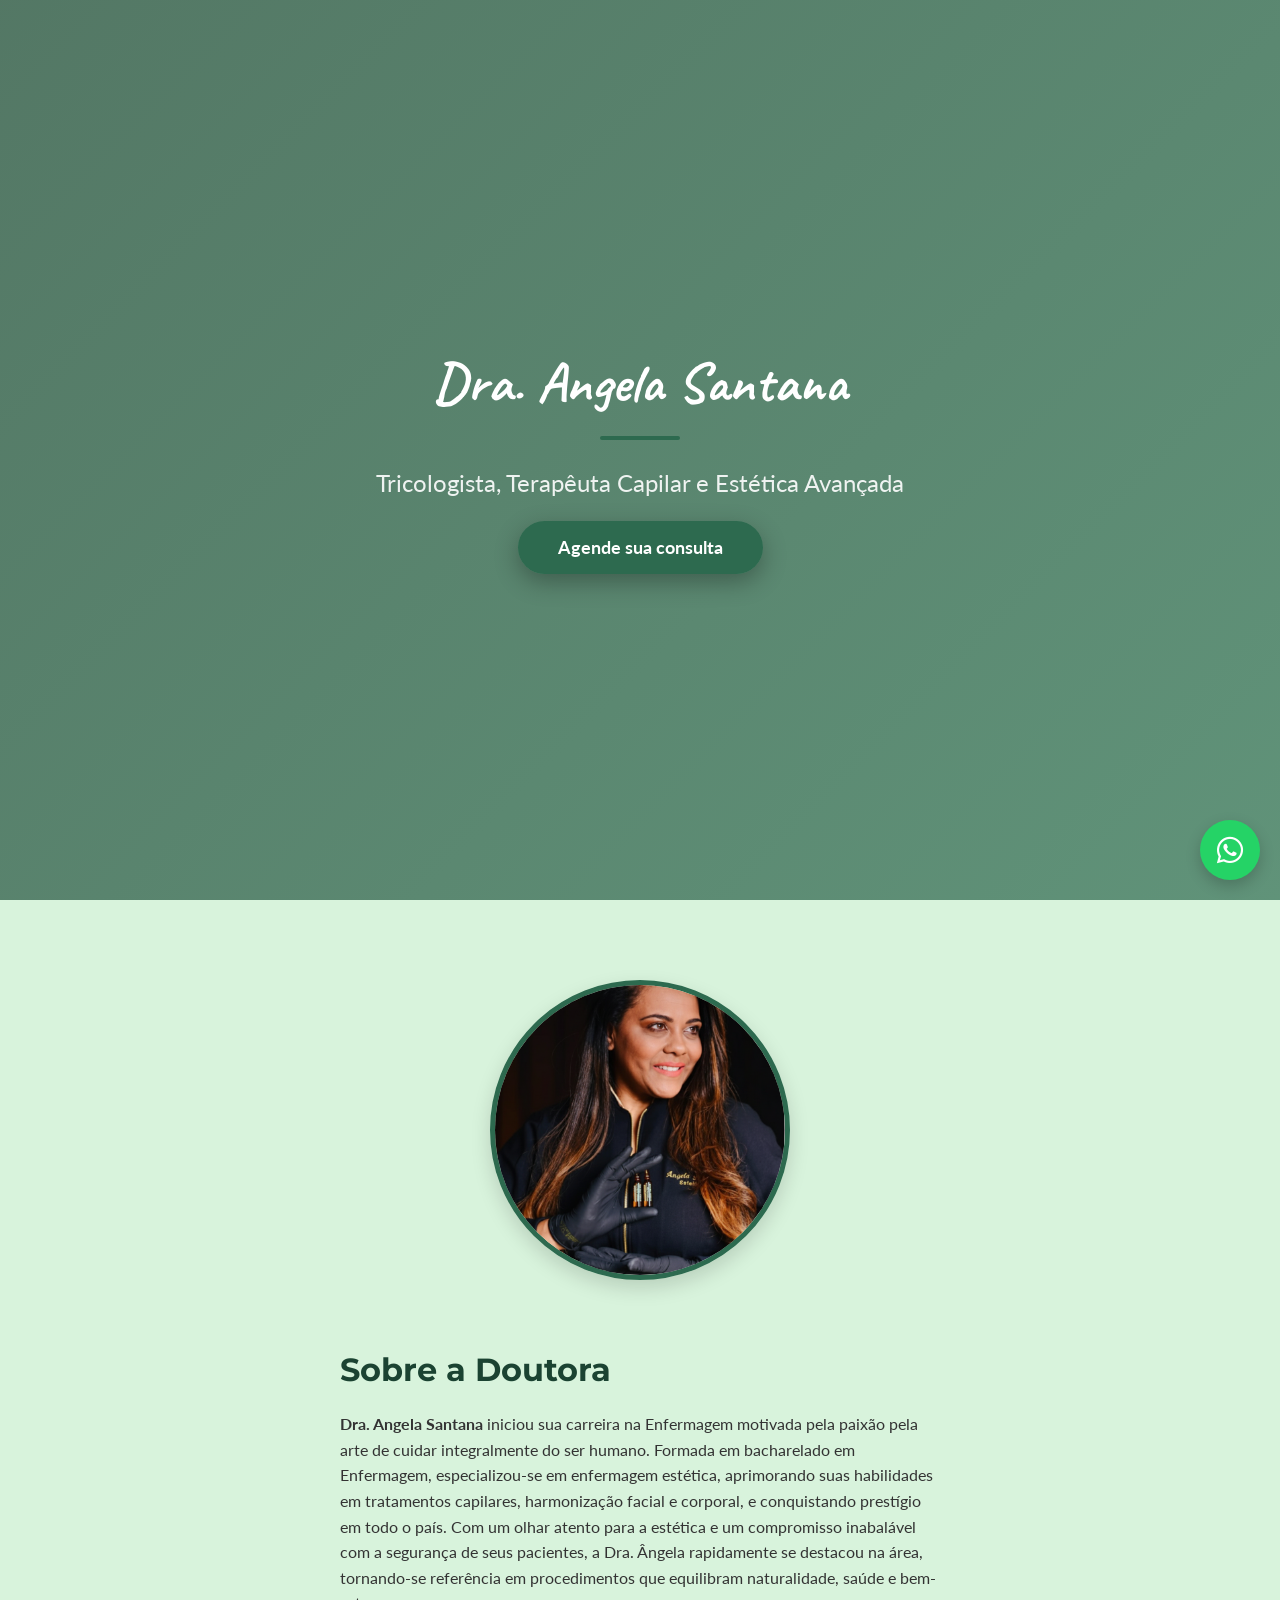
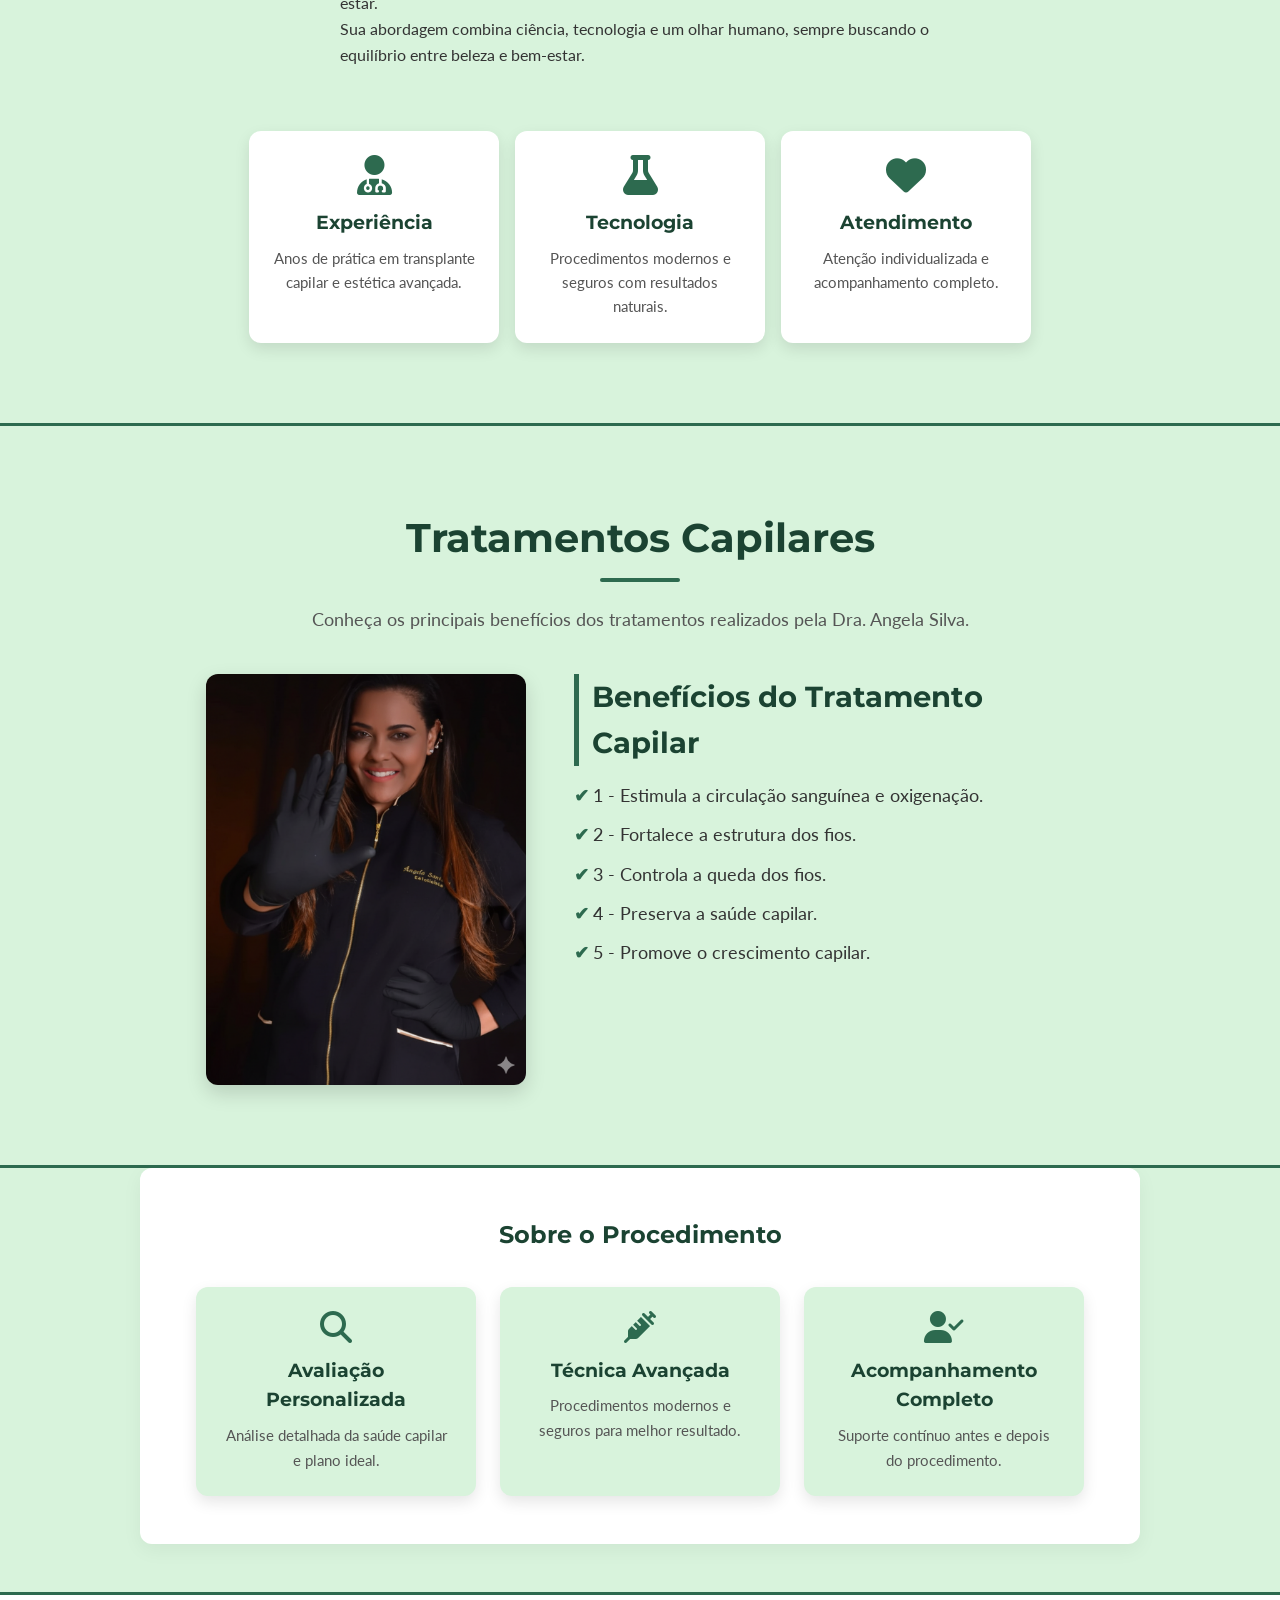
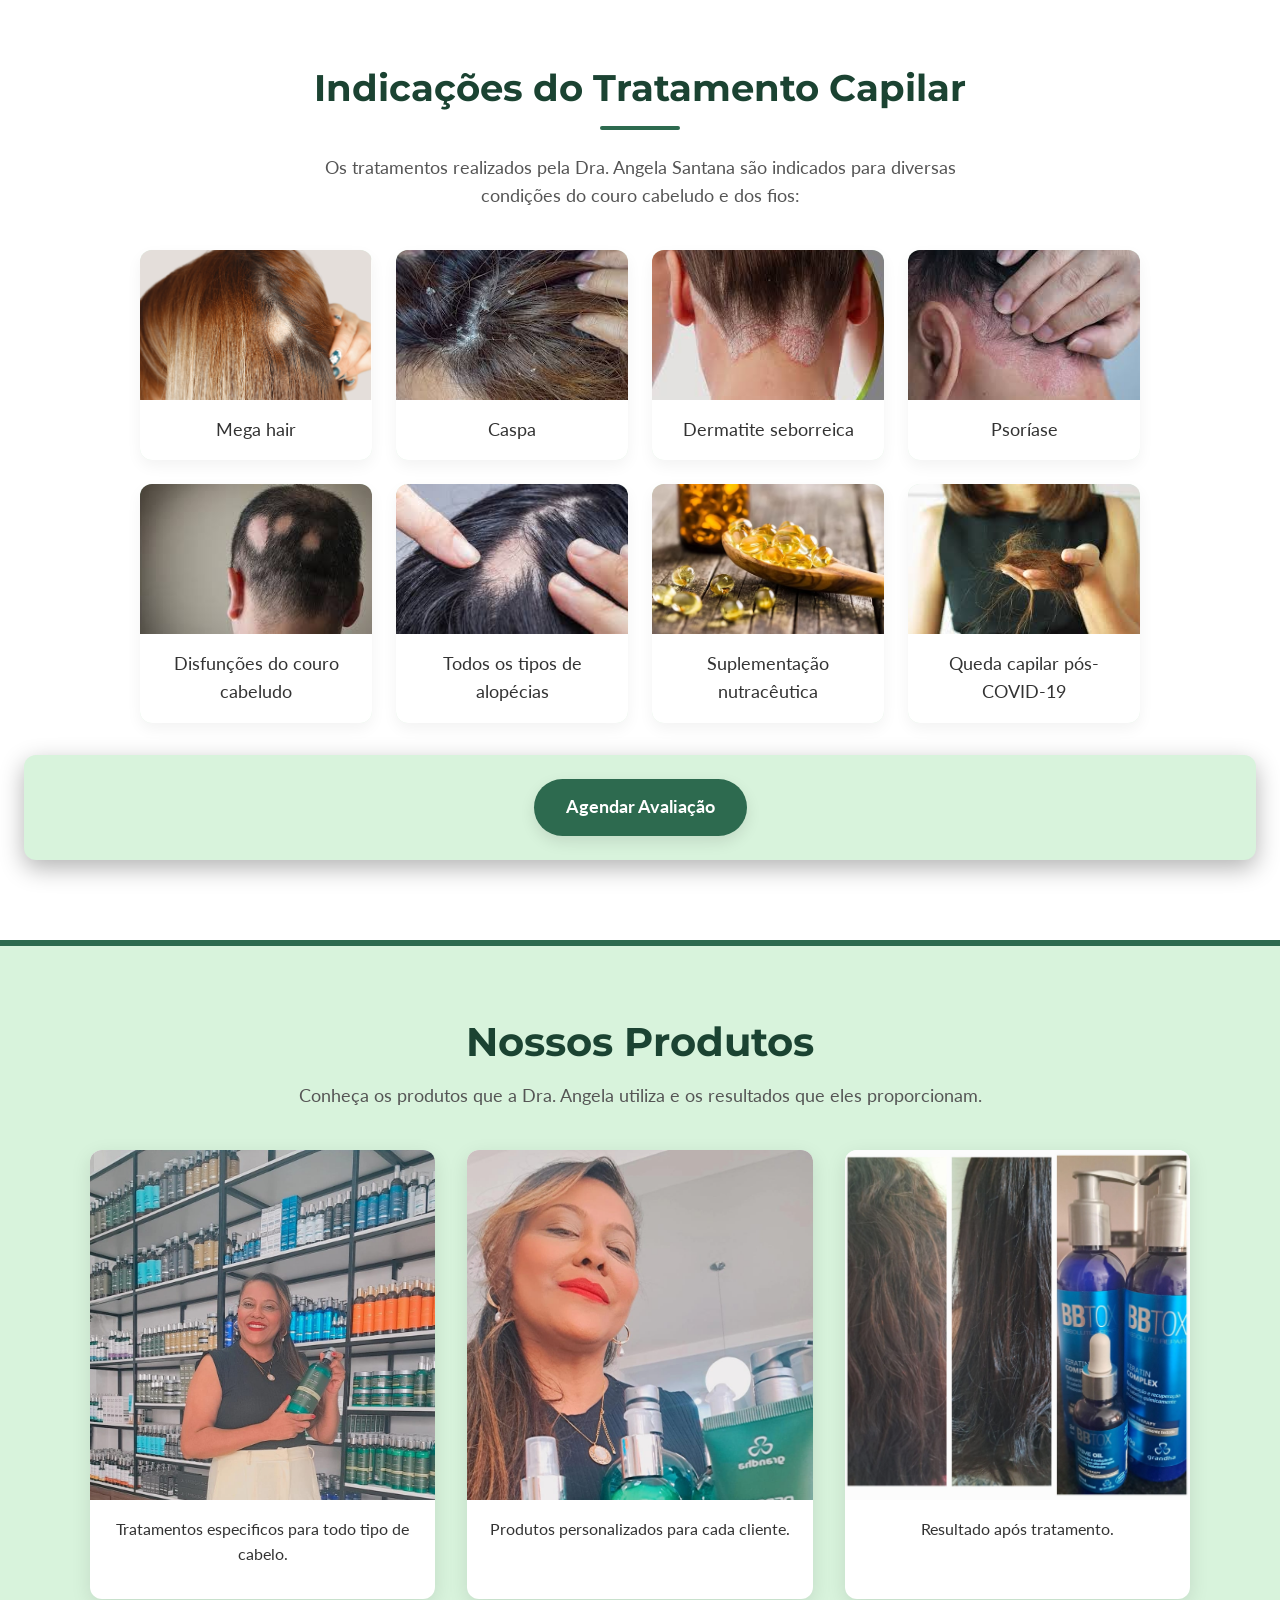
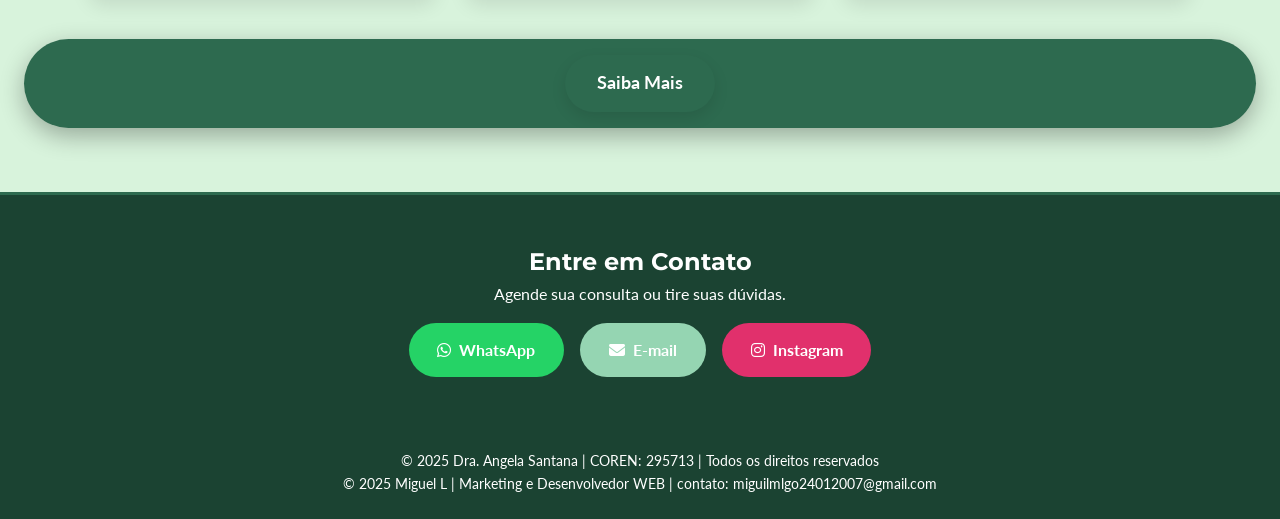
==== index.html @ 6d5fce93 "Add files via upload" ====
<!DOCTYPE html>
<html lang="pt-BR">
<head>
  <meta charset="UTF-8">
  <meta name="viewport" content="width=device-width, initial-scale=1.0">
  <title>Dra. Angela Santana | Transplante Capilar</title>
  <link rel="stylesheet" href="css/style.css">
  <link rel="icon" href="./imagens/favicon.ico" type="image/png">
  <link rel="stylesheet" href="https://cdnjs.cloudflare.com/ajax/libs/font-awesome/6.5.0/css/all.min.css">
  <link href="https://fonts.googleapis.com/css2?family=Lato:wght@400;700&family=Montserrat:wght@600;700&display=swap" rel="stylesheet">
  <link rel="preconnect" href="https://fonts.googleapis.com">
  <link rel="preconnect" href="https://fonts.gstatic.com" crossorigin>
  <link href="https://fonts.googleapis.com/css2?family=Caveat:wght@400..700&display=swap" rel="stylesheet">
</head>
<body>

  <!-- HERO -->
  <section class="hero">
    <div class="overlay fade-in">
      <h1>Dra. Angela Santana</h1>
      <div class="linha-titulo"></div>
      <p>Tricologista, Terapêuta Capilar e Estética Avançada</p>
      <a href="https://wa.me/5516981515772" class="btn-agendar">Agende sua consulta</a>
    </div>
  </section>

  <!-- SOBRE -->
  <section class="sobre fade-up">
    <div class="foto">
      <img src="imagens/Angela 1.png" alt="Foto da Dra. Angela Silva">
    </div>
    <div class="texto">
      <h2>Sobre a Doutora</h2>
      <p>
        <strong>Dra. Angela Santana</strong> iniciou sua carreira na Enfermagem motivada pela paixão pela arte de cuidar integralmente do ser humano. Formada em bacharelado em Enfermagem, especializou-se em enfermagem estética, aprimorando suas habilidades em tratamentos capilares, harmonização facial e corporal, e conquistando prestígio em todo o país. Com um olhar atento para a estética e um compromisso inabalável com a segurança de seus pacientes, a Dra. Ângela rapidamente se destacou na área, tornando-se referência em procedimentos que equilibram naturalidade, saúde e bem-estar.
      </p>
      <p>
        Sua abordagem combina ciência, tecnologia e um olhar humano, sempre buscando o equilíbrio entre beleza e bem-estar.
      </p>
    </div>
    <div class="cards-sobre">
      <div class="card-sobre fade-up" style="animation-delay:0.2s;">
        <i class="fa-solid fa-user-doctor"></i>
        <h3>Experiência</h3>
        <p>Anos de prática em transplante capilar e estética avançada.</p>
      </div>
      <div class="card-sobre fade-up" style="animation-delay:0.4s;">
        <i class="fa-solid fa-flask"></i>
        <h3>Tecnologia</h3>
        <p>Procedimentos modernos e seguros com resultados naturais.</p>
      </div>
      <div class="card-sobre fade-up" style="animation-delay:0.6s;">
        <i class="fa-solid fa-heart"></i>
        <h3>Atendimento</h3>
        <p>Atenção individualizada e acompanhamento completo.</p>
      </div>
    </div>
  </section>

    <!-- TRATAMENTOS CAPILARES -->
    <section class="beneficios fade-up">
    <div class="titulo-secao">
        <h2>Tratamentos Capilares</h2>
        <div class="linha-titulo"></div>
        <p>Conheça os principais benefícios dos tratamentos realizados pela Dra. Angela Silva.</p>
    </div>

    <div class="beneficio-container">
        <div class="beneficio-imagem">
        <img src="imagens/Angela 2.png" alt="Profissional de estética com luvas pretas">
        </div>
        <div class="beneficio-texto">
        <h3>Benefícios do Tratamento Capilar</h3>
        <ul>
            <li>1 - Estimula a circulação sanguínea e oxigenação.</li>
            <li>2 - Fortalece a estrutura dos fios.</li>
            <li>3 - Controla a queda dos fios.</li>
            <li>4 - Preserva a saúde capilar.</li>
            <li>5 - Promove o crescimento capilar.</li>
        </ul>
        </div>
    </div>
    </section>

  <!-- PROCEDIMENTO -->
  <section class="procedimento fade-up">
    <h2>Sobre o Procedimento</h2>
    <div class="procedimento-passos">
      <div class="bloco fade-up" style="animation-delay:0.2s;">
        <i class="fa-solid fa-magnifying-glass"></i>
        <h3>Avaliação Personalizada</h3>
        <p>Análise detalhada da saúde capilar e plano ideal.</p>
      </div>
      <div class="bloco fade-up" style="animation-delay:0.4s;">
        <i class="fa-solid fa-syringe"></i>
        <h3>Técnica Avançada</h3>
        <p>Procedimentos modernos e seguros para melhor resultado.</p>
      </div>
      <div class="bloco fade-up" style="animation-delay:0.6s;">
        <i class="fa-solid fa-user-check"></i>
        <h3>Acompanhamento Completo</h3>
        <p>Suporte contínuo antes e depois do procedimento.</p>
      </div>
    </div>
  </section>

    <!-- INDICAÇÕES DO TRATAMENTO -->
<section class="indicacoes fade-up">
  <div class="titulo-secao">
    <h2>Indicações do Tratamento Capilar</h2>
    <div class="linha-titulo"></div>
    <p>Os tratamentos realizados pela Dra. Angela Santana são indicados para diversas condições do couro cabeludo e dos fios:</p>
  </div>

  <div class="indicacoes-grid">
    <div class="indicacao-card fade-up" style="animation-delay:0.1s;">
      <img src="imagens/magahair.png" alt="Mega hair">
      <p>Mega hair</p>
    </div>

    <div class="indicacao-card fade-up" style="animation-delay:0.2s;">
      <img src="imagens/caspa.jpg" alt="Caspa">
      <p>Caspa</p>
    </div>

    <div class="indicacao-card fade-up" style="animation-delay:0.3s;">
      <img src="imagens/dermatite.jpg" alt="Dermatite seborreica">
      <p>Dermatite seborreica</p>
    </div>

    <div class="indicacao-card fade-up" style="animation-delay:0.4s;">
      <img src="imagens/psoriase.jpg" alt="Psoríase">
      <p>Psoríase</p>
    </div>

    <div class="indicacao-card fade-up" style="animation-delay:0.5s;">
      <img src="imagens/disfuncao.jpg" alt="Disfunções do couro cabeludo">
      <p>Disfunções do couro cabeludo</p>
    </div>

    <div class="indicacao-card fade-up" style="animation-delay:0.6s;">
      <img src="imagens/alopecia.jpg" alt="Alopécias">
      <p>Todos os tipos de alopécias</p>
    </div>

    <div class="indicacao-card fade-up" style="animation-delay:0.7s;">
      <img src="imagens/suplemeto.avif" alt="Suplementação nutracêutica">
      <p>Suplementação nutracêutica</p>
    </div>

    <div class="indicacao-card fade-up" style="animation-delay:0.8s;">
      <img src="imagens/covid.jpg" alt="Queda capilar pós-COVID-19">
      <p>Queda capilar pós-COVID-19</p>
    </div>
  </div>

  <div class="btn-agendar">
    <a href="#contato" class="botao-principal">Agendar Avaliação</a>
  </div>
</section>

  <!-- GALERIA 
  <section class="galeria fade-up">
    <h2>Resultados e Procedimentos</h2>
    <p>Alguns exemplos dos trabalhos realizados pela Dra. Angela Silva.</p>
    <div class="grid-galeria">
      <div class="galeria-item">
        <img src="procedimento1.jpg" alt="Procedimento 1">
        <div class="caption">Transplante 1</div>
      </div>
      <div class="galeria-item">
        <img src="procedimento2.jpg" alt="Procedimento 2">
        <div class="caption">Estética 1</div>
      </div>
      <div class="galeria-item">
        <img src="procedimento3.jpg" alt="Procedimento 3">
        <div class="caption">Transplante 2</div>
      </div>
      <div class="galeria-item">
        <img src="procedimento4.jpg" alt="Procedimento 4">
        <div class="caption">Estética 2</div>
      </div>
    </div>
  </section> -->

  <!--Produtos-->
  <section class="produtos">
  <div class="titulo-secao">
    <h2>Nossos Produtos</h2>
    <p>Conheça os produtos que a Dra. Angela utiliza e os resultados que eles proporcionam.</p>
  </div>
  
  <div class="grid-produtos">
    <div class="produto-card">
      <img src="./imagens/produto 2.jpeg" alt="Dra. Angela com Produto 1">
      <p>Tratamentos especificos para todo tipo de cabelo.</p>
    </div>
    
    <div class="produto-card">
      <img src="./imagens/produto 3.jpeg" alt="Dra. Angela com Produto 2">
      <p>Produtos personalizados para cada cliente.</p>
    </div>
    
    <div class="produto-card">
      <img src="./imagens/produto 1.jpeg" alt="Resultado do Produto">
      <p>Resultado após tratamento.</p>
    </div>
  </div>

  <div class="btn-agendar">
    <a href="./html/produtos.html" class="botao-principal">Saiba Mais</a>
  </div>
</section>


  <!-- LIGHTBOX -->
  <div id="lightbox">
    <img src="" alt="Imagem ampliada">
  </div>

  <!-- CONTATO -->
  <section id="contato" class="contato fade-up">
    <h2>Entre em Contato</h2>
    <p>Agende sua consulta ou tire suas dúvidas.</p>
    <div class="botoes">
      <a href="https://wa.me/5516981515772" target="_blank" class="whatsapp">
        <i class="fa-brands fa-whatsapp"></i> WhatsApp
      </a>
      <a href="angelaenfermeiraestetica@gmail.com" class="email">
        <i class="fa-solid fa-envelope"></i> E-mail
      </a>
      <a href="https://www.instagram.com/philomenaesteticaavancada" target="_blank" class="instagram">
        <i class="fa-brands fa-instagram"></i> Instagram
      </a>
    </div>
  </section>

  <!-- FOOTER -->
  <footer>
    <p>&copy; 2025 Dra. Angela Santana | COREN: 295713 | Todos os direitos reservados</p>
    <p>&copy; 2025 Miguel L | Marketing e Desenvolvedor WEB | contato: miguilmlgo24012007@gmail.com</p>
  </footer>

  <!-- SCRIPTS -->
  <script>
    // Animação de scroll fade-up
    const observer = new IntersectionObserver(entries => {
      entries.forEach(entry => {
        if(entry.isIntersecting) entry.target.classList.add('show');
      });
    }, { threshold: 0.2 });
    document.querySelectorAll('.fade-up, .fade-in').forEach(el => observer.observe(el));

    // Lightbox funcional
    const lightbox = document.getElementById('lightbox');
    const lightboxImg = lightbox.querySelector('img');
    document.querySelectorAll('.galeria-item img').forEach(img => {
      img.addEventListener('click', () => {
        lightbox.style.display = 'flex';
        lightboxImg.src = img.src;
      });
    });
    lightbox.addEventListener('click', () => lightbox.style.display = 'none');
    document.addEventListener('keydown', e => { if(e.key === "Escape") lightbox.style.display = 'none'; });
  </script>

  <!-- Botão WhatsApp flutuante -->
  <a id="whatsapp-float" href="https://wa.me/5516981515772" target="_blank">
    <i class="fab fa-whatsapp"></i>
  </a>

</body>
</html>
---- css/style.css ----
@import url('https://fonts.googleapis.com/css2?family=Lato:wght@400;700&family=Montserrat:wght@600;700&display=swap');

/* Fonte global para textos */
body, p, li, a, span, div, section {
    font-family: 'Lato', sans-serif;
}

h2, h3, h4, h5, h6 {
    font-family: 'Montserrat', sans-serif;
}


h1 {
  font-family: "Caveat", cursive;
  font-optical-sizing: auto;
  font-weight: weight;
  font-style: normal;
}

* {
  margin: 0;
  padding: 0;
  box-sizing: border-box;
}

/* ===== CORES ===== */
:root {
  --verde-escuro: #1b4332;
  --verde-medio: #2d6a4f;
  --verde-claro: #95d5b2;
  --verde-suave: #d8f3dc;
  --branco: #ffffff;
  --texto: #333333;
}

/* ===== BASE ===== */
body {
  font-family: 'Lato', sans-serif;
  background-color: var(--verde-suave);
  color: var(--texto);
  line-height: 1.6;
  overflow-x: hidden;
}

/* ===== HERO ===== */
.hero {
  position: relative;
  height: 100vh;
  display: flex;
  align-items: center;
  justify-content: center;
  text-align: center;
  background: linear-gradient(135deg, rgba(27, 67, 50, 0.7), rgba(45, 106, 79, 0.7)),
    url('clinica-fundo.jpg') center/cover no-repeat;
}

.hero .overlay {
  color: var(--branco);
  max-width: 900px;
  padding: 2rem;
}

.hero h1 {
  font-size: 3.5rem;
  font-weight: 700;
  margin-bottom: 0.5rem;
}

.linha-titulo {
  width: 80px;
  height: 4px;
  background: var(--verde-medio);
  margin: 0 auto 1.5rem auto;
  border-radius: 2px;
}

.hero p {
  font-size: 1.5rem;
  margin-bottom: 2rem;
  color: rgba(255, 255, 255, 0.9);
}

/* ===== BOTÃO AGENDAR ===== */
.btn-agendar {
  background-color: var(--verde-medio);
  color: var(--branco);
  padding: 1rem 2.5rem;
  border-radius: 50px;
  font-weight: bold;
  font-size: 1.1rem;
  text-decoration: none;
  transition: all 0.4s ease;
  box-shadow: 0 8px 25px rgba(0, 0, 0, 0.3);
}

.btn-agendar:hover {
  background-color: var(--verde-escuro);
  transform: translateY(-5px) scale(1.05);
  box-shadow: 0 12px 30px rgba(0, 0, 0, 0.4);
}

/* ===== SOBRE ===== */
.sobre {
  display: flex;
  flex-wrap: wrap;
  align-items: flex-start;
  justify-content: center;
  max-width: 1100px;
  margin: 4rem auto;
  padding: 1rem;
  gap: 2rem;
}

/* Centraliza a foto da Dra. Angela */
.sobre .foto {
  display: flex;
  justify-content: center;
  width: 100%;
  margin-bottom: 2rem;
}

.sobre .foto img {
  width: 300px;
  height: 300px;
  object-fit: cover;
  border-radius: 50%;
  border: 5px solid var(--verde-medio);
  box-shadow: 0 8px 20px rgba(0, 0, 0, 0.15);
  transition: transform 0.4s;
}

.sobre .foto img:hover {
  transform: scale(1.05);
}

.sobre .texto {
  max-width: 600px;
}

.sobre h2 {
  color: var(--verde-escuro);
  font-size: 2rem;
  margin-bottom: 1rem;
}

.cards-sobre {
  display: flex;
  gap: 1rem;
  flex-wrap: wrap;
  margin-top: 2rem;
  justify-content: center;
}

.card-sobre {
  background-color: var(--branco);
  padding: 1.5rem;
  border-radius: 12px;
  width: 250px;
  text-align: center;
  box-shadow: 0 6px 15px rgba(0, 0, 0, 0.1);
  transition: transform 0.3s ease, box-shadow 0.3s ease;
}

.card-sobre i {
  font-size: 2.5rem;
  color: var(--verde-medio);
  margin-bottom: 0.8rem;
}

.card-sobre h3 {
  color: var(--verde-escuro);
  margin-bottom: 0.5rem;
}

.card-sobre p {
  font-size: 0.95rem;
  color: #555;
}

.card-sobre:hover {
  transform: translateY(-5px);
  box-shadow: 0 10px 20px rgba(0, 0, 0, 0.15);
}

/* ===== TRATAMENTOS CAPILARES ===== */
.beneficios {
  background-color: var(--verde-suave);
  padding: 5rem 1.5rem;
  border-top: 3px solid var(--verde-medio);
  border-bottom: 3px solid var(--verde-medio);
  text-align: center;
}

.titulo-secao h2 {
  color: var(--verde-escuro);
  font-size: 2.5rem;
  margin-bottom: 0.5rem;
}

.titulo-secao p {
  color: #555;
  font-size: 1.1rem;
  max-width: 700px;
  margin: 0 auto 2.5rem;
}

/* Lista de benefícios alinhada corretamente */
.beneficio-container {
  display: flex;
  flex-wrap: wrap;
  justify-content: center;
  gap: 3rem;
  max-width: 1100px;
  margin: 0 auto;
  text-align: left;
}

.beneficio-texto {
  max-width: 500px;
  text-align: left;
}

.beneficio-imagem img {
  width: 320px;
  border-radius: 12px;
  box-shadow: 0 8px 20px rgba(0, 0, 0, 0.15);
  transition: transform 0.3s ease;
}

.beneficio-imagem img:hover {
  transform: scale(1.03);
}

.beneficio-texto h3 {
  color: var(--verde-escuro);
  font-size: 1.8rem;
  margin-bottom: 1rem;
  border-left: 5px solid var(--verde-medio);
  padding-left: 0.8rem;
}

.beneficio-texto ul {
  list-style: none;
  padding: 0;
}

.beneficio-texto li {
  font-size: 1.1rem;
  margin-bottom: 0.7rem;
  color: #333;
  position: relative;
  padding-left: 1.2rem;
}

.beneficio-texto li::before {
  content: "✔";
  position: absolute;
  left: 0;
  color: var(--verde-medio);
  font-weight: bold;
}

/* Responsivo */
@media (max-width: 768px) {
  .beneficio-container {
    flex-direction: column;
    align-items: center;
    text-align: center;
  }

  .beneficio-texto {
    max-width: 100%;
  }

  .beneficio-texto h3 {
    border-left: none;
    border-bottom: 3px solid var(--verde-medio);
    display: inline-block;
    padding-left: 0;
    padding-bottom: 0.5rem;
  }
}

/* ===== PROCEDIMENTO ===== */
.procedimento {
  background-color: var(--branco);
  padding: 3rem 1.5rem;
  max-width: 1000px;
  margin: 0 auto 3rem;
  border-radius: 12px;
  box-shadow: 0 6px 20px rgba(0, 0, 0, 0.05);
  text-align: center;
}

.procedimento h2 {
  color: var(--verde-escuro);
  margin-bottom: 1rem;
}

.procedimento-passos {
  display: flex;
  flex-wrap: wrap;
  justify-content: center;
  gap: 1.5rem;
  margin-top: 2rem;
}

.bloco {
  background-color: var(--verde-suave);
  padding: 1.5rem;
  border-radius: 12px;
  width: 280px;
  text-align: center;
  box-shadow: 0 6px 15px rgba(0, 0, 0, 0.1);
  transition: transform 0.3s ease, box-shadow 0.3s ease;
}

.bloco i {
  font-size: 2rem;
  color: var(--verde-medio);
  margin-bottom: 0.8rem;
}

.bloco h3 {
  color: var(--verde-escuro);
  margin-bottom: 0.5rem;
}

.bloco p {
  font-size: 0.95rem;
  color: #555;
}

.bloco:hover {
  transform: translateY(-5px);
  box-shadow: 0 10px 25px rgba(0, 0, 0, 0.15);
}

/* ===== GALERIA ===== */
.galeria {
  text-align: center;
  padding: 3rem 1rem;
}

.grid-galeria {
  display: grid;
  grid-template-columns: repeat(auto-fit, minmax(250px, 1fr));
  gap: 1rem;
  max-width: 1000px;
  margin: 0 auto;
}

.galeria-item {
  position: relative;
  overflow: hidden;
  border-radius: 12px;
}

.galeria-item img {
  width: 100%;
  height: 250px;
  object-fit: cover;
  transition: transform 0.4s ease;
  cursor: pointer;
}

.galeria-item:hover img {
  transform: scale(1.05);
}

.caption {
  position: absolute;
  bottom: 0;
  left: 0;
  width: 100%;
  padding: 0.8rem;
  background: rgba(0, 0, 0, 0.5);
  color: var(--branco);
  text-align: center;
  font-size: 0.9rem;
}

/* ===== LIGHTBOX ===== */
#lightbox {
  display: none;
  position: fixed;
  top: 0;
  left: 0;
  width: 100%;
  height: 100%;
  background: rgba(0, 0, 0, 0.8);
  justify-content: center;
  align-items: center;
  z-index: 1000;
  cursor: pointer;
}

#lightbox img {
  max-width: 90%;
  max-height: 90%;
  border-radius: 12px;
}

/* ===== CONTATO ===== */
.contato {
  text-align: center;
  padding: 3rem 1rem;
  background-color: var(--verde-escuro);
  color: var(--branco);
}

.botoes {
  display: flex;
  justify-content: center;
  gap: 1rem;
  flex-wrap: wrap;
  margin-top: 1rem;
}

.botoes a {
  text-decoration: none;
  padding: 0.9rem 1.8rem;
  border-radius: 30px;
  font-weight: bold;
  transition: 0.3s;
  display: flex;
  align-items: center;
  gap: 0.5rem;
}

.whatsapp {
  background-color: #25D366;
  color: var(--branco);
}

.email {
  background-color: var(--verde-claro);
  color: var(--branco);
}

.instagram {
  background-color: #E1306C;
  color: var(--branco);
}

.botoes a:hover {
  opacity: 0.9;
  transform: translateY(-3px);
}

/* ===== FOOTER ===== */
footer {
  text-align: center;
  background-color: var(--verde-escuro);
  color: var(--branco);
  padding: 1.5rem;
  font-size: 0.9rem;
}

/* ===== ANIMAÇÕES ===== */
.fade-up,
.fade-in {
  opacity: 0;
  transform: translateY(40px);
  transition: all 1s ease-out;
}

.show {
  opacity: 1;
  transform: translateY(0);
}

.fade-in {
  transform: translateY(0);
}

/* ===== INDICAÇÕES DO TRATAMENTO ===== */
.indicacoes {
  background-color: var(--branco);
  padding: 4rem 1.5rem 5rem;
  text-align: center;
  border-top: 3px solid var(--verde-medio);
  border-bottom: 3px solid var(--verde-medio);
}

.indicacoes .titulo-secao h2 {
  color: var(--verde-escuro);
  font-size: 2.3rem;
  margin-bottom: 0.5rem;
}

.indicacoes .titulo-secao p {
  color: #555;
  font-size: 1.1rem;
  max-width: 700px;
  margin: 0 auto 2.5rem;
}

.indicacoes-lista {
  display: flex;
  justify-content: center;
}

.indicacoes-lista ul {
  list-style: none;
  text-align: left;
  padding: 2rem 3rem;
  background-color: var(--verde-suave);
  border-radius: 12px;
  box-shadow: 0 6px 20px rgba(0, 0, 0, 0.05);
}

.indicacoes-lista li {
  font-size: 1.1rem;
  color: #333;
  margin-bottom: 0.8rem;
  position: relative;
  padding-left: 1.5rem;
}

.indicacoes-lista li::before {
  content: "✔";
  position: absolute;
  left: 0;
  color: var(--verde-medio);
  font-weight: bold;
}

.indicacoes-grid {
  display: grid;
  grid-template-columns: repeat(auto-fit, minmax(200px, 1fr));
  gap: 1.5rem;
  max-width: 1000px;
  margin: 0 auto;
}

.indicacao-card {
  background-color: var(--verde-suave);
  border-radius: 12px;
  box-shadow: 0 6px 15px rgba(0, 0, 0, 0.05);
  overflow: hidden;
  transition: transform 0.3s ease, box-shadow 0.3s ease;
  text-align: center;
}

.indicacao-card img {
  width: 100%;
  height: 150px;
  object-fit: cover;
  transition: transform 0.3s ease;
}

.indicacao-card p {
  padding: 1rem;
  font-size: 1.1rem;
  color: #333;
  background-color: #fff;
}

.indicacao-card:hover {
  transform: translateY(-5px);
  box-shadow: 0 8px 20px rgba(0, 0, 0, 0.15);
}

.indicacao-card:hover img {
  transform: scale(1.05);
}

/* Responsivo */
@media (max-width: 600px) {
  .indicacao-card img {
    height: 120px;
  }
  .indicacao-card p {
    font-size: 1rem;
  }
}

/* ===== BOTÃO DE AGENDAMENTO ===== */
.btn-agendar {
  margin-top: 2.5rem;
}

.botao-principal {
  display: inline-block;
  background-color: var(--verde-medio);
  color: var(--branco);
  padding: 0.9rem 2rem;
  font-size: 1.1rem;
  border-radius: 50px;
  text-decoration: none;
  transition: all 0.3s ease;
  box-shadow: 0 6px 15px rgba(0, 0, 0, 0.1);
}

.botao-principal:hover {
  background-color: var(--verde-escuro);
  color: var(--branco);
  transform: translateY(-3px);
  box-shadow: 0 8px 20px rgba(0, 0, 0, 0.15);
}

.indicacoes .btn-agendar {
  background-color: var(--verde-suave);
  padding: 1.5rem 0;
  margin: 2rem 0 0 0;
  border-radius: 12px;
  display: block;
}

/* ===== RESPONSIVO ===== */
@media (max-width: 768px) {
  .indicacoes-lista ul {
    padding: 1.5rem;
    margin: 0 1rem;
  }

  .indicacoes-lista li {
    font-size: 1rem;
  }
}

/* Botão WhatsApp flutuante */
#whatsapp-float {
  position: fixed;
  bottom: 20px;
  right: 20px;
  background-color: #25D366;
  color: #fff;
  width: 60px;
  height: 60px;
  border-radius: 50%;
  display: flex;
  align-items: center;
  justify-content: center;
  font-size: 30px;
  text-decoration: none;
  box-shadow: 0 6px 15px rgba(0,0,0,0.2);
  transition: all 0.3s ease;
  z-index: 1000;
}

#whatsapp-float:hover {
  transform: scale(1.1) translateY(-2px);
  box-shadow: 0 8px 20px rgba(0,0,0,0.3);
}


.produtos {
  padding: 4rem 1.5rem;
  background-color: var(--verde-suave);
  text-align: center;
  border-top: 3px solid var(--verde-medio);
  border-bottom: 3px solid var(--verde-medio);
}

.produtos .titulo-secao h2 {
  color: var(--verde-escuro);
  font-size: 2.5rem;
  margin-bottom: 0.5rem;
}

.produtos .titulo-secao p {
  color: #555;
  font-size: 1.1rem;
  max-width: 700px;
  margin: 0 auto 2.5rem;
}

.grid-produtos {
  display: grid;
  grid-template-columns: repeat(auto-fit, minmax(250px, 1fr));
  gap: 2rem;
  max-width: 1100px;
  margin: 0 auto;
}

.produto-card {
  background-color: var(--branco);
  border-radius: 12px;
  overflow: hidden;
  text-align: center;
  box-shadow: 0 6px 20px rgba(0,0,0,0.1);
  transition: transform 0.3s ease, box-shadow 0.3s ease;
  padding-bottom: 1rem;
}

.produto-card img {
  width: 100%;
  height: 350px;
  object-fit: cover;
  object-position: top center;
  transition: transform 0.3s ease;
}

.produto-card:hover {
  transform: translateY(-5px);
  box-shadow: 0 10px 25px rgba(0,0,0,0.15);
}

.produto-card:hover img {
  transform: scale(1.05);
}

.produto-card p {
  padding: 1rem;
  color: #333;
}

.produto-card .botao-principal {
  margin-top: 0.5rem;
}

/* ===== RESPONSIVO GERAL ===== */
@media (max-width: 768px) {
  .sobre {
    flex-direction: column;
    text-align: center;
  }

  .hero {
    height: 55vh;
  }

  .hero h1 {
    font-size: 2rem;
  }

  .hero p {
    font-size: 1rem;
  }

  .sobre .texto {
    max-width: 100%;
  }

  .cards-sobre {
    flex-direction: column;
    gap: 1rem;
    margin-left: auto;
    margin-right: auto;
  }

  .cards-sobre,.bloco {
    flex-direction: column;
    gap: 1rem;
    margin-left: auto;
    margin-right: auto;
  }

  .procedimento-passos {
    flex-direction: column;
    gap: 1rem;
  }

  .grid-galeria {
    grid-template-columns: 1fr;
  }

  .grid-produtos {
    grid-template-columns: 1fr;
  }
}

html, body {
  max-width: 100%;
  overflow-x: hidden;
}

img {
  max-width: 100%;
  height: auto;
  display: block;
}

.hero {
  min-height: 100svh;
  height: auto;
}

.grid-galeria {
  justify-content: center;
}
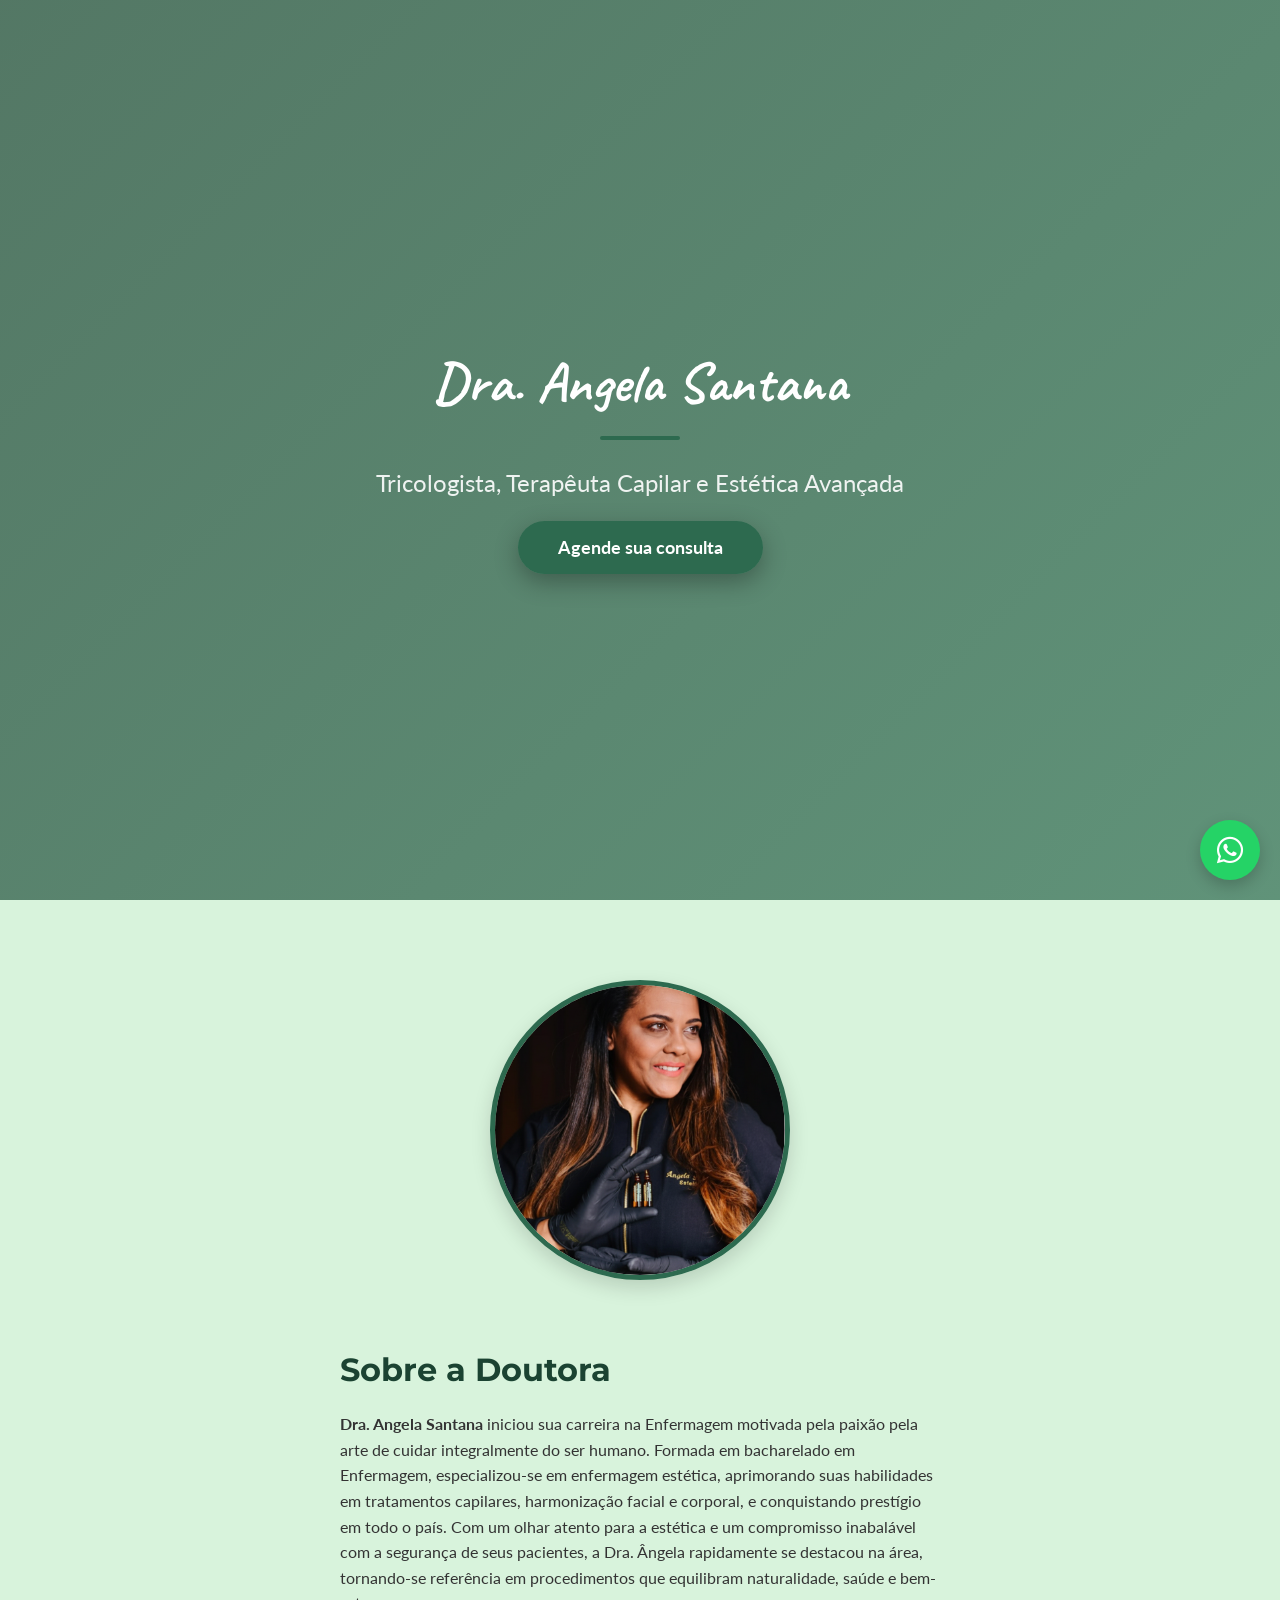
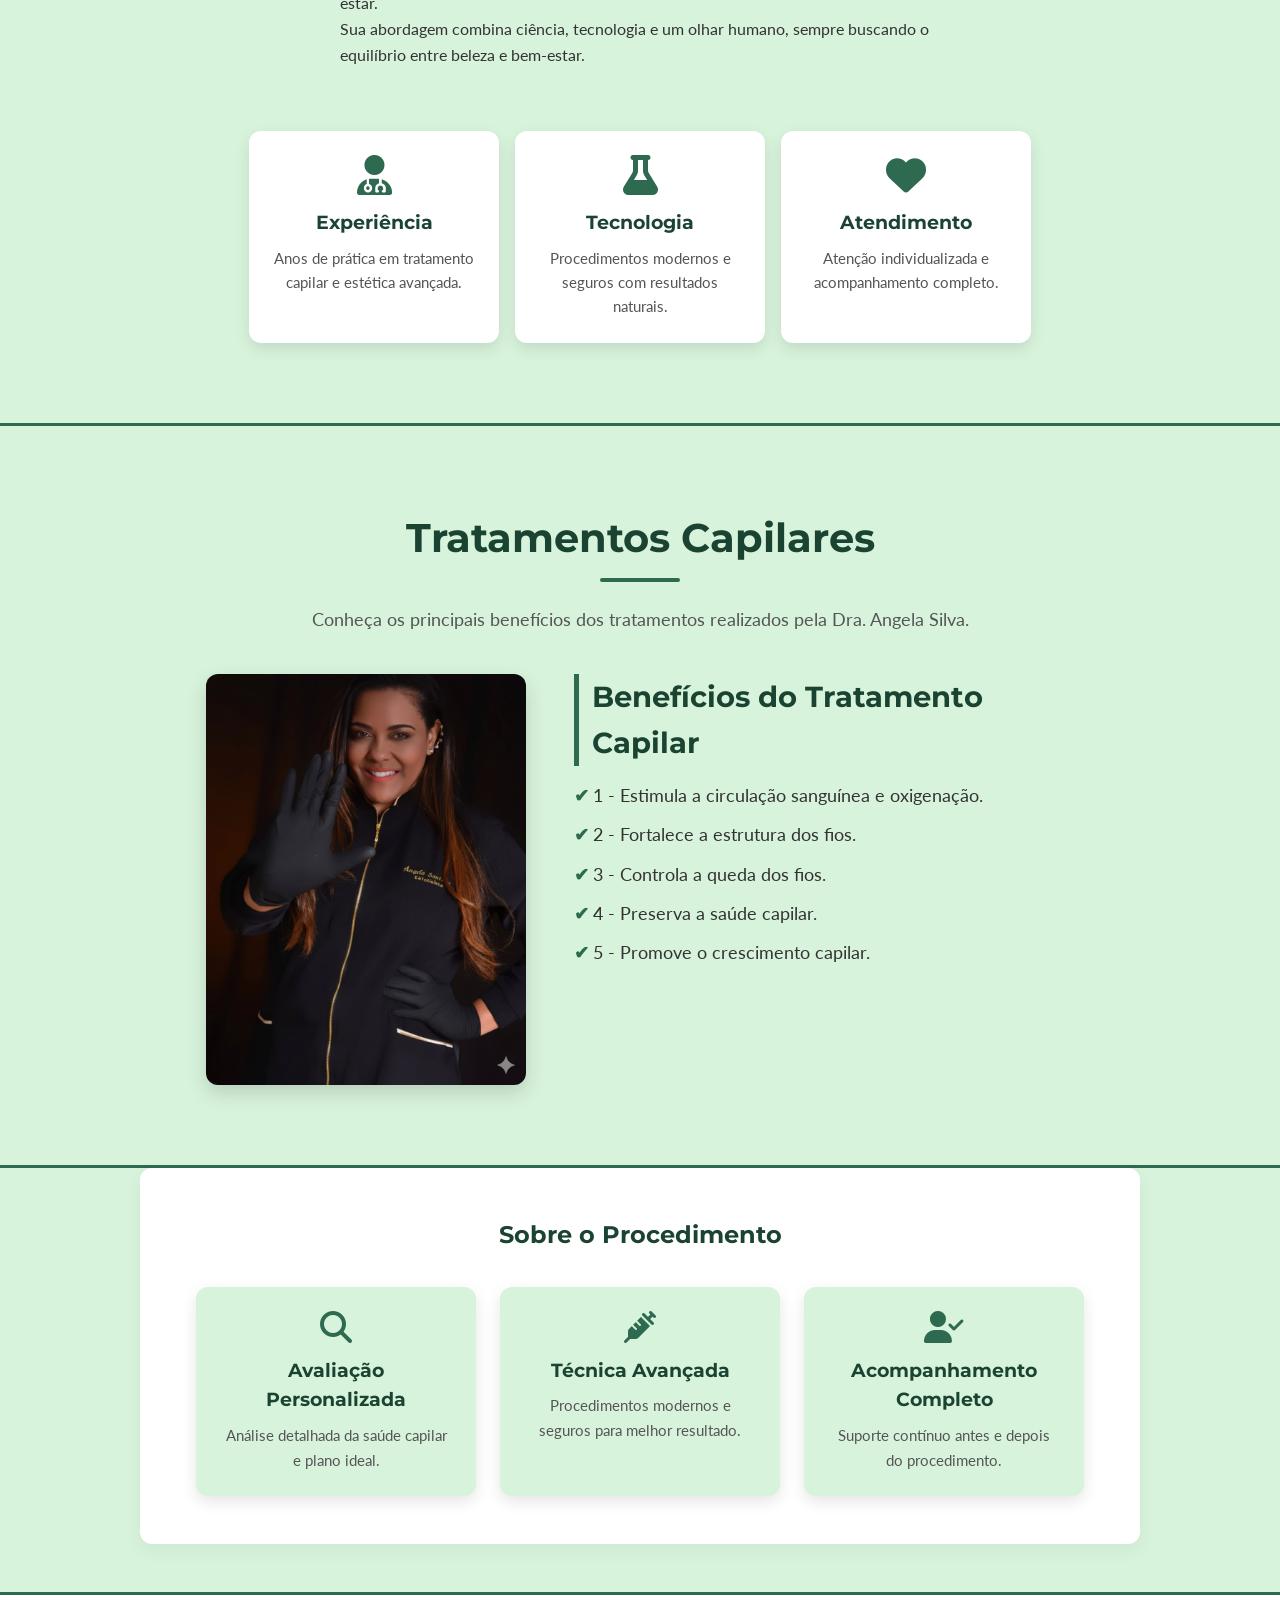
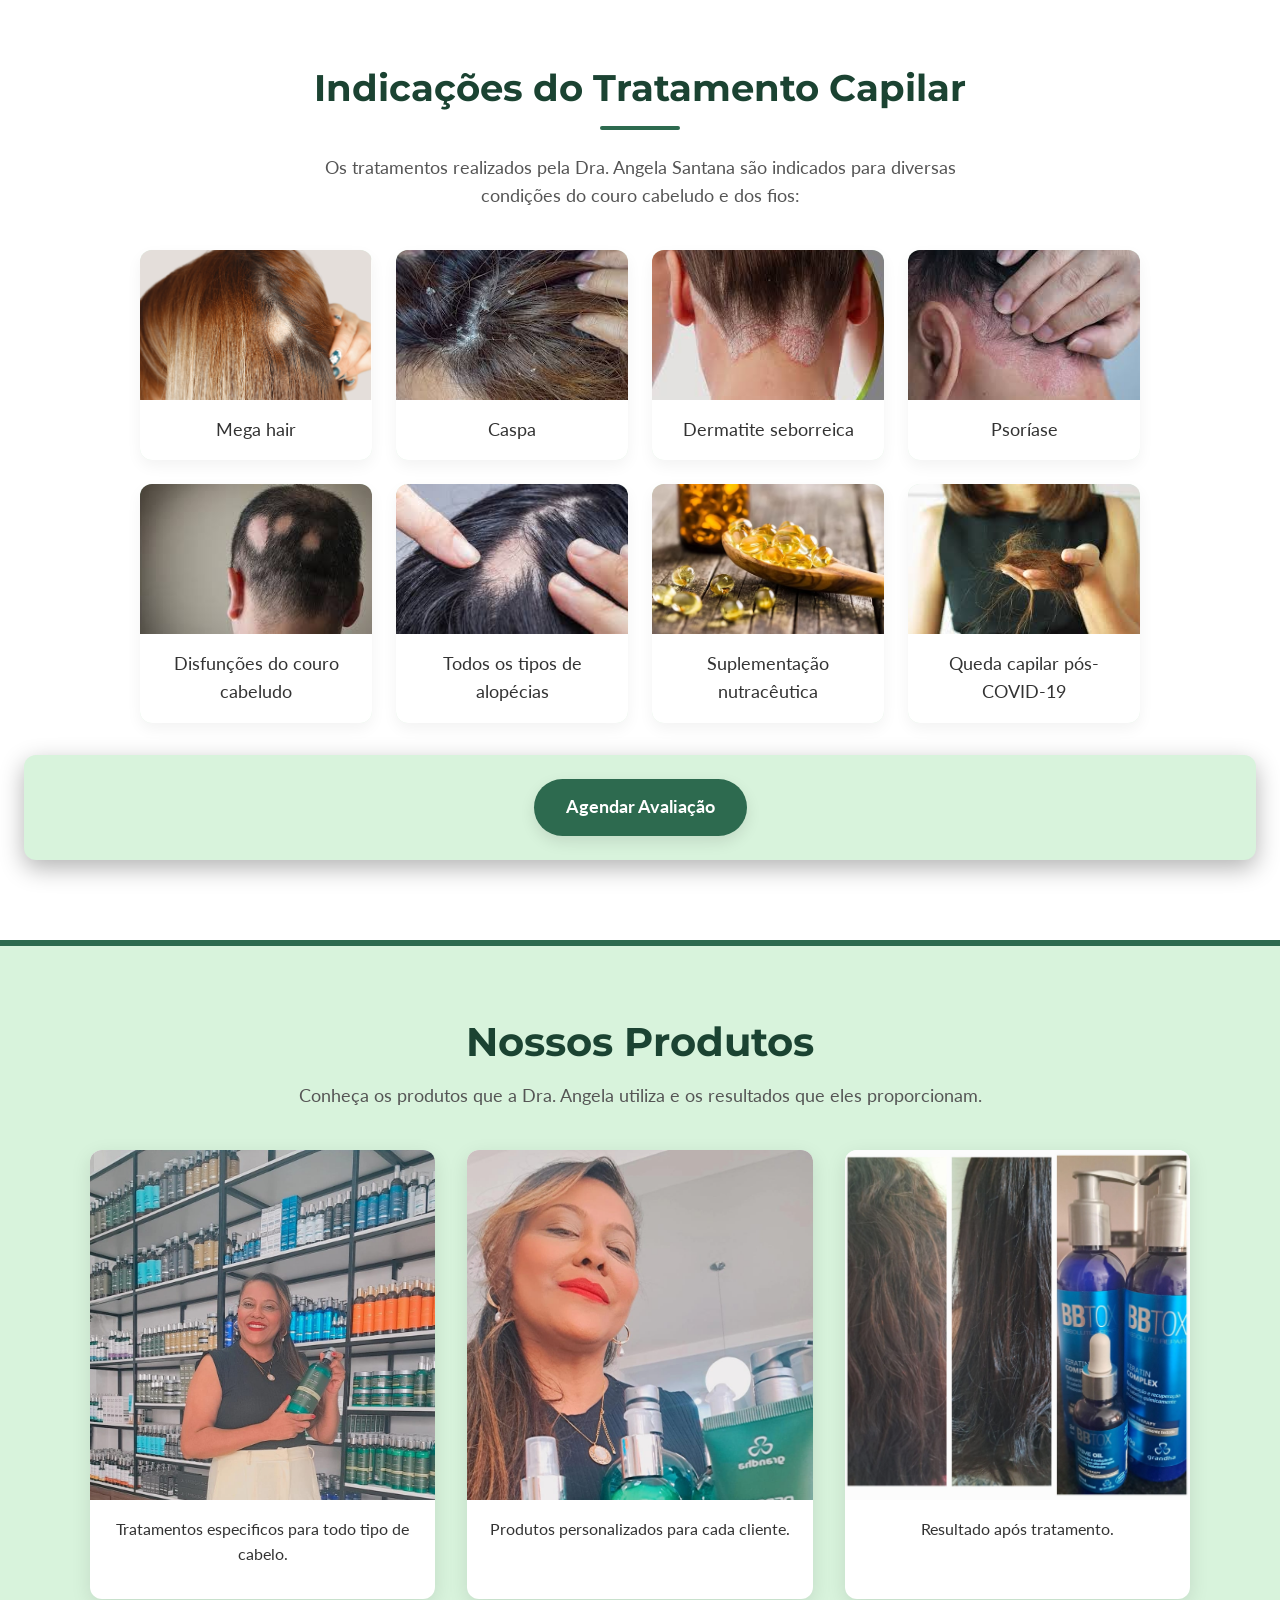
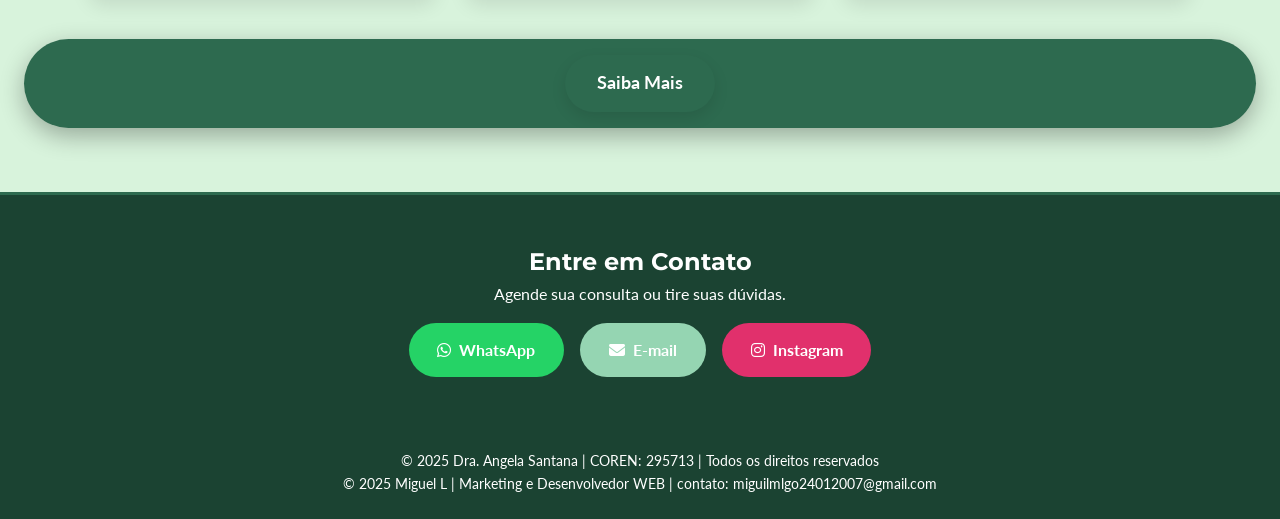
==== commit d1386d8f: "Update index.html" ====
--- a/index.html
+++ b/index.html
@@ -3,7 +3,7 @@
 <head>
   <meta charset="UTF-8">
   <meta name="viewport" content="width=device-width, initial-scale=1.0">
-  <title>Dra. Angela Santana | Transplante Capilar</title>
+  <title>Dra. Angela Santana | Tratamento Capilar</title>
   <link rel="stylesheet" href="css/style.css">
   <link rel="icon" href="./imagens/favicon.ico" type="image/png">
   <link rel="stylesheet" href="https://cdnjs.cloudflare.com/ajax/libs/font-awesome/6.5.0/css/all.min.css">
@@ -42,7 +42,7 @@
       <div class="card-sobre fade-up" style="animation-delay:0.2s;">
         <i class="fa-solid fa-user-doctor"></i>
         <h3>Experiência</h3>
-        <p>Anos de prática em transplante capilar e estética avançada.</p>
+        <p>Anos de prática em tratamento capilar e estética avançada.</p>
       </div>
       <div class="card-sobre fade-up" style="animation-delay:0.4s;">
         <i class="fa-solid fa-flask"></i>
